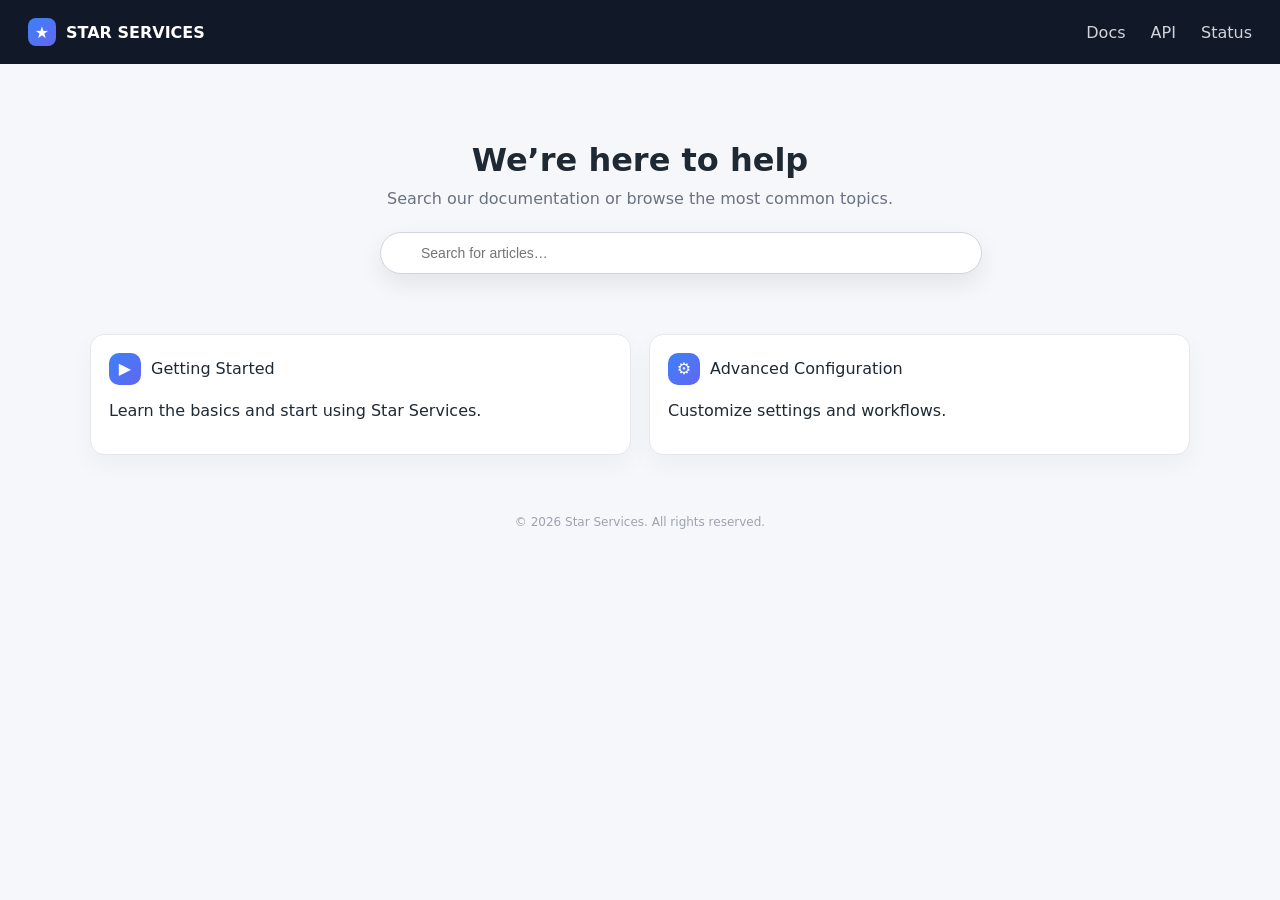
==== index.html @ e1bab6a0 "Add initial HTML structure for Help Center" ====
<!DOCTYPE html>
<html lang="en">
<head>
<meta charset="UTF-8">
<title>Star Services – Help Center</title>
<meta name="viewport" content="width=device-width, initial-scale=1.0">
<link rel="stylesheet" href="css/styles.css">
</head>
<body>

<header>
  <div class="logo">
    <div class="logo-mark">★</div>
    Star Services
  </div>
  <nav>
    <a href="#">Docs</a>
    <a href="#">API</a>
    <a href="#">Status</a>
  </nav>
</header>

<section class="hero">
  <h1>We’re here to help</h1>
  <p>Search our documentation or browse the most common topics.</p>

  <div class="search-wrapper">
    <input type="text" placeholder="Search for articles…">
  </div>
</section>

<div class="grid">

  <a href="docs.html" class="card">
    <div class="card-header">
      <div class="card-icon icon-blue">▶</div>
      <div class="card-title">Getting Started</div>
    </div>
    <p>Learn the basics and start using Star Services.</p>
  </a>

  <a href="docs.html" class="card">
    <div class="card-header">
      <div class="card-icon icon-blue">⚙</div>
      <div class="card-title">Advanced Configuration</div>
    </div>
    <p>Customize settings and workflows.</p>
  </a>

</div>

<footer>
  © 2026 Star Services. All rights reserved.
</footer>

</body>
</html>
---- css/styles.css ----
/* --- GLOBAL --- */
body {
  margin: 0;
  font-family: system-ui, sans-serif;
  background: #f5f7fb;
  color: #1f2933;
}

/* --- HEADER --- */
header {
  background: #111827;
  color: #fff;
  padding: 18px 28px;
  display: flex;
  justify-content: space-between;
  align-items: center;
}
.logo {
  display: flex;
  align-items: center;
  gap: 10px;
  font-weight: 600;
  text-transform: uppercase;
}
.logo-mark {
  width: 28px;
  height: 28px;
  border-radius: 8px;
  background: linear-gradient(135deg, #3b82f6, #6366f1);
  display: flex;
  justify-content: center;
  align-items: center;
  font-weight: 700;
}
nav a {
  color: #d1d5db;
  margin-left: 20px;
  text-decoration: none;
}
nav a:hover {
  color: #fff;
}

/* --- HERO --- */
.hero {
  text-align: center;
  padding: 50px 20px 20px;
}
.hero h1 {
  font-size: 32px;
  margin-bottom: 10px;
}
.hero p {
  max-width: 520px;
  margin: 0 auto;
  color: #6b7280;
}

/* --- SEARCH --- */
.search-wrapper {
  margin: 24px auto 0;
  max-width: 520px;
  position: relative;
}
.search-wrapper input {
  width: 100%;
  padding: 12px 40px;
  border-radius: 999px;
  border: 1px solid #d1d5db;
  font-size: 14px;
  box-shadow: 0 10px 25px rgba(0,0,0,0.08);
}

/* --- GRID --- */
.grid {
  max-width: 1100px;
  margin: 40px auto;
  padding: 0 20px;
  display: grid;
  grid-template-columns: repeat(auto-fit, minmax(240px, 1fr));
  gap: 18px;
}
.card {
  background: #fff;
  border-radius: 14px;
  padding: 18px;
  border: 1px solid #e5e7eb;
  box-shadow: 0 10px 25px rgba(0,0,0,0.04);
  cursor: pointer;
  transition: 0.15s;
  text-decoration: none;
  color: inherit;
}
.card:hover {
  transform: translateY(-3px);
  box-shadow: 0 16px 35px rgba(0,0,0,0.12);
}
.card-header {
  display: flex;
  align-items: center;
  gap: 10px;
}
.card-icon {
  width: 32px;
  height: 32px;
  border-radius: 10px;
  display: flex;
  justify-content: center;
  align-items: center;
  color: #fff;
}
.icon-blue { background: linear-gradient(135deg,#3b82f6,#6366f1); }

/* --- FOOTER --- */
footer {
  text-align: center;
  padding: 20px;
  color: #9ca3af;
  font-size: 12px;
}

/* --- DOCS PAGE --- */
.sidebar {
  width: 260px;
  background: #ffffff;
  border-right: 1px solid #e5e7eb;
  height: 100vh;
  padding: 20px;
  position: sticky;
  top: 0;
}
.sidebar h3 {
  font-size: 14px;
  margin-bottom: 10px;
  color: #6b7280;
  text-transform: uppercase;
}
.sidebar a {
  display: block;
  padding: 8px 0;
  color: #374151;
  text-decoration: none;
  font-size: 14px;
}
.sidebar a:hover {
  color: #111827;
}

.content {
  flex: 1;
  padding: 40px;
  max-width: 900px;
}
.content h1 {
  font-size: 28px;
  margin-bottom: 20px;
}
.content h2 {
  margin-top: 28px;
  font-size: 20px;
}
.content p {
  margin: 10px 0;
  color: #4b5563;
}
.content li {
  margin: 8px 0;
}

.back {
  display: inline-block;
  margin-bottom: 20px;
  text-decoration: none;
  color: #3b82f6;
}
.back:hover {
  text-decoration: underline;
}
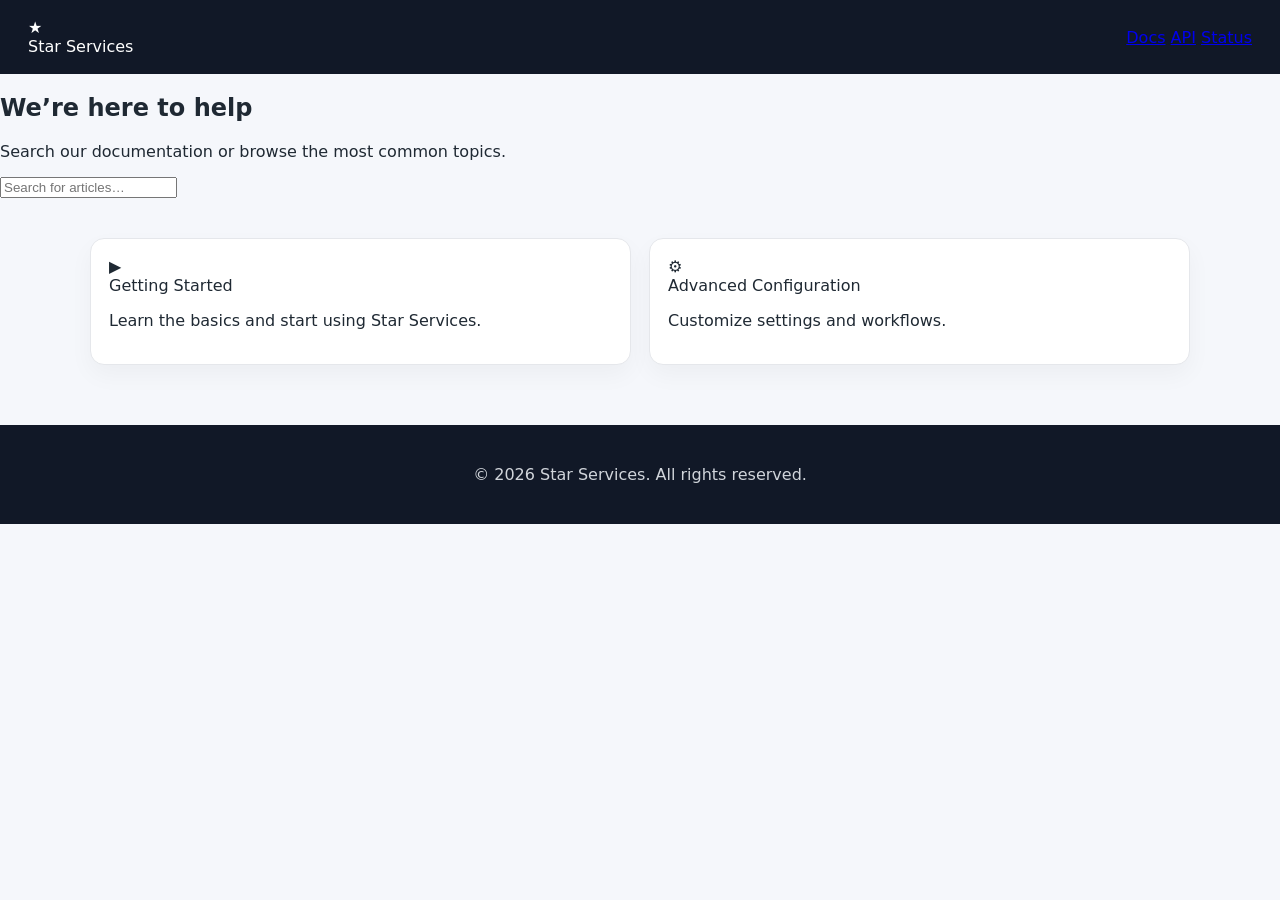
==== commit d0896ca9: "Add theme toggle functionality to index.html" ====
--- a/index.html
+++ b/index.html
@@ -53,5 +53,19 @@
   © 2026 Star Services. All rights reserved.
 </footer>
 
+<script>
+const root = document.documentElement;
+const saved = localStorage.getItem("theme");
+
+if (saved) root.setAttribute("data-theme", saved);
+
+function toggleTheme() {
+  const current = root.getAttribute("data-theme") === "dark" ? "light" : "dark";
+  root.setAttribute("data-theme", current);
+  localStorage.setItem("theme", current);
+}
+</script>
+
+  
 </body>
 </html>
--- a/css/styles.css
+++ b/css/styles.css
@@ -1,12 +1,37 @@
-/* --- GLOBAL --- */
+/* ------------------------------
+   GLOBAL + THEME VARIABLES
+------------------------------ */
+:root {
+  --bg: #f5f7fb;
+  --text: #1f2933;
+  --card-bg: #ffffff;
+  --border: #e5e7eb;
+  --muted: #6b7280;
+  --footer-bg: #111827;
+  --footer-text: #d1d5db;
+}
+
+[data-theme="dark"] {
+  --bg: #0f172a;
+  --text: #e2e8f0;
+  --card-bg: #1e293b;
+  --border: #334155;
+  --muted: #94a3b8;
+  --footer-bg: #0b1120;
+  --footer-text: #64748b;
+}
+
 body {
   margin: 0;
   font-family: system-ui, sans-serif;
-  background: #f5f7fb;
-  color: #1f2933;
+  background: var(--bg);
+  color: var(--text);
+  transition: background 0.25s, color 0.25s;
 }
 
-/* --- HEADER --- */
+/* ------------------------------
+   HEADER
+------------------------------ */
 header {
   background: #111827;
   color: #fff;
@@ -15,63 +40,20 @@
   justify-content: space-between;
   align-items: center;
 }
-.logo {
-  display: flex;
-  align-items: center;
-  gap: 10px;
-  font-weight: 600;
-  text-transform: uppercase;
-}
-.logo-mark {
-  width: 28px;
-  height: 28px;
-  border-radius: 8px;
-  background: linear-gradient(135deg, #3b82f6, #6366f1);
-  display: flex;
-  justify-content: center;
-  align-items: center;
-  font-weight: 700;
-}
-nav a {
-  color: #d1d5db;
-  margin-left: 20px;
-  text-decoration: none;
-}
-nav a:hover {
+
+.theme-toggle {
+  cursor: pointer;
+  padding: 6px 12px;
+  border-radius: 6px;
+  background: #1f2937;
   color: #fff;
+  border: 1px solid #374151;
+  font-size: 14px;
 }
 
-/* --- HERO --- */
-.hero {
-  text-align: center;
-  padding: 50px 20px 20px;
-}
-.hero h1 {
-  font-size: 32px;
-  margin-bottom: 10px;
-}
-.hero p {
-  max-width: 520px;
-  margin: 0 auto;
-  color: #6b7280;
-}
-
-/* --- SEARCH --- */
-.search-wrapper {
-  margin: 24px auto 0;
-  max-width: 520px;
-  position: relative;
-}
-.search-wrapper input {
-  width: 100%;
-  padding: 12px 40px;
-  border-radius: 999px;
-  border: 1px solid #d1d5db;
-  font-size: 14px;
-  box-shadow: 0 10px 25px rgba(0,0,0,0.08);
-}
-
-/* --- GRID --- */
+/* ------------------------------
+   CARDS + GRID
+------------------------------ */
 .grid {
   max-width: 1100px;
   margin: 40px auto;
@@ -80,70 +62,35 @@
   grid-template-columns: repeat(auto-fit, minmax(240px, 1fr));
   gap: 18px;
 }
+
 .card {
-  background: #fff;
+  background: var(--card-bg);
   border-radius: 14px;
   padding: 18px;
-  border: 1px solid #e5e7eb;
+  border: 1px solid var(--border);
   box-shadow: 0 10px 25px rgba(0,0,0,0.04);
   cursor: pointer;
   transition: 0.15s;
   text-decoration: none;
   color: inherit;
 }
+
 .card:hover {
   transform: translateY(-3px);
   box-shadow: 0 16px 35px rgba(0,0,0,0.12);
 }
-.card-header {
-  display: flex;
-  align-items: center;
-  gap: 10px;
-}
-.card-icon {
-  width: 32px;
-  height: 32px;
-  border-radius: 10px;
-  display: flex;
-  justify-content: center;
-  align-items: center;
-  color: #fff;
-}
-.icon-blue { background: linear-gradient(135deg,#3b82f6,#6366f1); }
 
-/* --- FOOTER --- */
-footer {
-  text-align: center;
-  padding: 20px;
-  color: #9ca3af;
-  font-size: 12px;
-}
-
-/* --- DOCS PAGE --- */
+/* ------------------------------
+   DOCS LAYOUT
+------------------------------ */
 .sidebar {
   width: 260px;
-  background: #ffffff;
-  border-right: 1px solid #e5e7eb;
+  background: var(--card-bg);
+  border-right: 1px solid var(--border);
   height: 100vh;
   padding: 20px;
   position: sticky;
   top: 0;
-}
-.sidebar h3 {
-  font-size: 14px;
-  margin-bottom: 10px;
-  color: #6b7280;
-  text-transform: uppercase;
-}
-.sidebar a {
-  display: block;
-  padding: 8px 0;
-  color: #374151;
-  text-decoration: none;
-  font-size: 14px;
-}
-.sidebar a:hover {
-  color: #111827;
 }
 
 .content {
@@ -151,28 +98,59 @@
   padding: 40px;
   max-width: 900px;
 }
-.content h1 {
-  font-size: 28px;
-  margin-bottom: 20px;
-}
-.content h2 {
-  margin-top: 28px;
-  font-size: 20px;
-}
-.content p {
-  margin: 10px 0;
-  color: #4b5563;
-}
-.content li {
-  margin: 8px 0;
+
+/* ------------------------------
+   CODE BLOCKS
+------------------------------ */
+pre {
+  background: #1e293b;
+  color: #e2e8f0;
+  padding: 14px;
+  border-radius: 8px;
+  overflow-x: auto;
+  margin: 16px 0;
+  border: 1px solid #334155;
 }
 
-.back {
-  display: inline-block;
-  margin-bottom: 20px;
+[data-theme="light"] pre {
+  background: #f3f4f6;
+  color: #1f2937;
+  border-color: #e5e7eb;
+}
+
+/* ------------------------------
+   FOOTER
+------------------------------ */
+footer {
+  background: var(--footer-bg);
+  color: var(--footer-text);
+  padding: 40px 20px;
+  text-align: center;
+  margin-top: 60px;
+}
+
+.footer-links {
+  display: flex;
+  justify-content: center;
+  gap: 20px;
+  margin-bottom: 16px;
+}
+
+.footer-links a {
+  color: var(--footer-text);
   text-decoration: none;
-  color: #3b82f6;
+  font-size: 14px;
 }
-.back:hover {
-  text-decoration: underline;
+
+.social-icons {
+  display: flex;
+  justify-content: center;
+  gap: 14px;
+  margin-bottom: 16px;
 }
+
+.social-icons a {
+  font-size: 20px;
+  color: var(--footer-text);
+  text-decoration: none;
+}
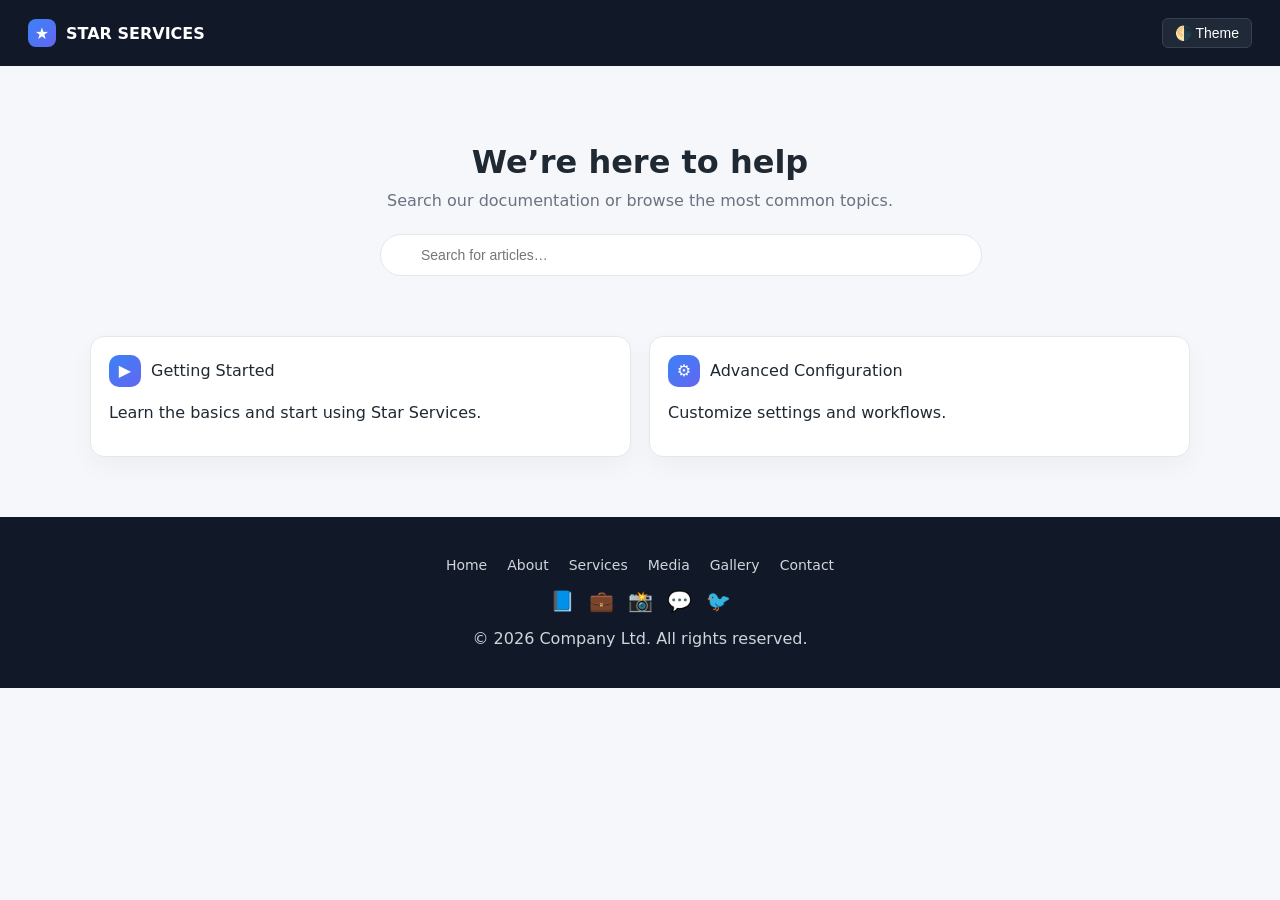
==== commit 2b84d631: "Update index.html with new footer and theme toggle" ====
--- a/index.html
+++ b/index.html
@@ -3,21 +3,15 @@
 <head>
 <meta charset="UTF-8">
 <title>Star Services – Help Center</title>
-<meta name="viewport" content="width=device-width, initial-scale=1.0">
 <link rel="stylesheet" href="css/styles.css">
 </head>
 <body>
 
 <header>
   <div class="logo">
-    <div class="logo-mark">★</div>
-    Star Services
+    <div class="logo-mark">★</div> Star Services
   </div>
-  <nav>
-    <a href="#">Docs</a>
-    <a href="#">API</a>
-    <a href="#">Status</a>
-  </nav>
+  <button class="theme-toggle" onclick="toggleTheme()">🌗 Theme</button>
 </header>
 
 <section class="hero">
@@ -31,7 +25,7 @@
 
 <div class="grid">
 
-  <a href="docs.html" class="card">
+  <a href="docs.html?page=getting-started" class="card">
     <div class="card-header">
       <div class="card-icon icon-blue">▶</div>
       <div class="card-title">Getting Started</div>
@@ -39,7 +33,7 @@
     <p>Learn the basics and start using Star Services.</p>
   </a>
 
-  <a href="docs.html" class="card">
+  <a href="docs.html?page=advanced-config" class="card">
     <div class="card-header">
       <div class="card-icon icon-blue">⚙</div>
       <div class="card-title">Advanced Configuration</div>
@@ -50,13 +44,29 @@
 </div>
 
 <footer>
-  © 2026 Star Services. All rights reserved.
+  <div class="footer-links">
+    <a href="#">Home</a>
+    <a href="#">About</a>
+    <a href="#">Services</a>
+    <a href="#">Media</a>
+    <a href="#">Gallery</a>
+    <a href="#">Contact</a>
+  </div>
+
+  <div class="social-icons">
+    <a href="#">📘</a>
+    <a href="#">💼</a>
+    <a href="#">📸</a>
+    <a href="#">💬</a>
+    <a href="#">🐦</a>
+  </div>
+
+  © 2026 Company Ltd. All rights reserved.
 </footer>
 
 <script>
 const root = document.documentElement;
 const saved = localStorage.getItem("theme");
-
 if (saved) root.setAttribute("data-theme", saved);
 
 function toggleTheme() {
@@ -66,6 +76,5 @@
 }
 </script>
 
-  
 </body>
 </html>
--- a/css/styles.css
+++ b/css/styles.css
@@ -1,6 +1,6 @@
-/* ------------------------------
-   GLOBAL + THEME VARIABLES
------------------------------- */
+/* -----------------------------------
+   THEME VARIABLES
+----------------------------------- */
 :root {
   --bg: #f5f7fb;
   --text: #1f2933;
@@ -29,9 +29,9 @@
   transition: background 0.25s, color 0.25s;
 }
 
-/* ------------------------------
+/* -----------------------------------
    HEADER
------------------------------- */
+----------------------------------- */
 header {
   background: #111827;
   color: #fff;
@@ -39,6 +39,25 @@
   display: flex;
   justify-content: space-between;
   align-items: center;
+}
+
+.logo {
+  display: flex;
+  align-items: center;
+  gap: 10px;
+  font-weight: 600;
+  text-transform: uppercase;
+}
+
+.logo-mark {
+  width: 28px;
+  height: 28px;
+  border-radius: 8px;
+  background: linear-gradient(135deg, #3b82f6, #6366f1);
+  display: flex;
+  justify-content: center;
+  align-items: center;
+  font-weight: 700;
 }
 
 .theme-toggle {
@@ -51,9 +70,46 @@
   font-size: 14px;
 }
 
-/* ------------------------------
-   CARDS + GRID
------------------------------- */
+/* -----------------------------------
+   HERO
+----------------------------------- */
+.hero {
+  text-align: center;
+  padding: 50px 20px 20px;
+}
+
+.hero h1 {
+  font-size: 32px;
+  margin-bottom: 10px;
+}
+
+.hero p {
+  max-width: 520px;
+  margin: 0 auto;
+  color: var(--muted);
+}
+
+/* -----------------------------------
+   SEARCH
+----------------------------------- */
+.search-wrapper {
+  margin: 24px auto 0;
+  max-width: 520px;
+}
+
+.search-wrapper input {
+  width: 100%;
+  padding: 12px 40px;
+  border-radius: 999px;
+  border: 1px solid var(--border);
+  font-size: 14px;
+  background: var(--card-bg);
+  color: var(--text);
+}
+
+/* -----------------------------------
+   GRID + CARDS
+----------------------------------- */
 .grid {
   max-width: 1100px;
   margin: 40px auto;
@@ -80,9 +136,33 @@
   box-shadow: 0 16px 35px rgba(0,0,0,0.12);
 }
 
-/* ------------------------------
+.card-header {
+  display: flex;
+  align-items: center;
+  gap: 10px;
+}
+
+.card-icon {
+  width: 32px;
+  height: 32px;
+  border-radius: 10px;
+  display: flex;
+  justify-content: center;
+  align-items: center;
+  color: #fff;
+}
+
+.icon-blue {
+  background: linear-gradient(135deg,#3b82f6,#6366f1);
+}
+
+/* -----------------------------------
    DOCS LAYOUT
------------------------------- */
+----------------------------------- */
+.docs-wrapper {
+  display: flex;
+}
+
 .sidebar {
   width: 260px;
   background: var(--card-bg);
@@ -93,15 +173,34 @@
   top: 0;
 }
 
+.sidebar h3 {
+  font-size: 14px;
+  margin-bottom: 10px;
+  color: var(--muted);
+  text-transform: uppercase;
+}
+
+.sidebar a {
+  display: block;
+  padding: 8px 0;
+  color: var(--text);
+  text-decoration: none;
+  font-size: 14px;
+}
+
+.sidebar a:hover {
+  color: #3b82f6;
+}
+
 .content {
   flex: 1;
   padding: 40px;
   max-width: 900px;
 }
 
-/* ------------------------------
+/* -----------------------------------
    CODE BLOCKS
------------------------------- */
+----------------------------------- */
 pre {
   background: #1e293b;
   color: #e2e8f0;
@@ -118,9 +217,9 @@
   border-color: #e5e7eb;
 }
 
-/* ------------------------------
+/* -----------------------------------
    FOOTER
------------------------------- */
+----------------------------------- */
 footer {
   background: var(--footer-bg);
   color: var(--footer-text);
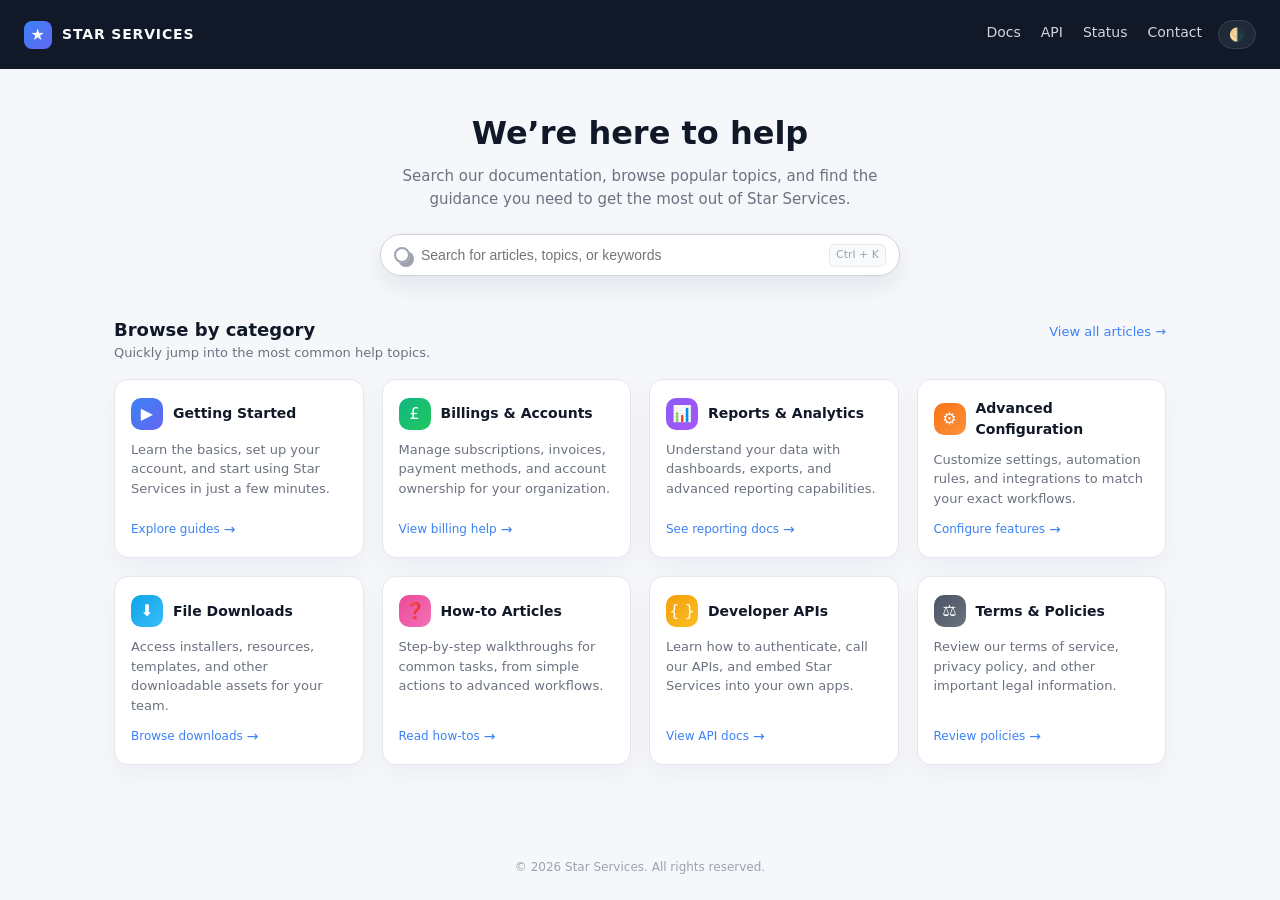
==== commit c3626810: "Refactor index.html structure and improve semantics" ====
--- a/index.html
+++ b/index.html
@@ -1,80 +1,179 @@
 <!DOCTYPE html>
 <html lang="en">
 <head>
-<meta charset="UTF-8">
-<title>Star Services – Help Center</title>
-<link rel="stylesheet" href="css/styles.css">
+  <meta charset="UTF-8" />
+  <title>Star Services Help Center</title>
+  <meta name="viewport" content="width=device-width, initial-scale=1.0" />
+  <link rel="stylesheet" href="css/styles.css">
 </head>
 <body>
+  <div class="page-wrapper">
+    <header>
+      <div class="logo">
+        <div class="logo-mark">★</div>
+        <div>Star Services</div>
+      </div>
+      <div class="header-right">
+        <nav class="header-links">
+          <a href="#">Docs</a>
+          <a href="#">API</a>
+          <a href="#">Status</a>
+          <a href="#">Contact</a>
+        </nav>
+        <button class="theme-toggle" onclick="toggleTheme()">🌗</button>
+      </div>
+    </header>
 
-<header>
-  <div class="logo">
-    <div class="logo-mark">★</div> Star Services
-  </div>
-  <button class="theme-toggle" onclick="toggleTheme()">🌗 Theme</button>
-</header>
+    <main>
+      <section class="hero">
+        <h1 class="hero-title">We’re here to help</h1>
+        <p class="hero-subtitle">
+          Search our documentation, browse popular topics, and find the guidance you need to get the most out of Star Services.
+        </p>
 
-<section class="hero">
-  <h1>We’re here to help</h1>
-  <p>Search our documentation or browse the most common topics.</p>
+        <div class="search-wrapper">
+          <div class="search-icon"></div>
+          <input type="text" placeholder="Search for articles, topics, or keywords" />
+          <div class="search-shortcut">Ctrl + K</div>
+        </div>
+      </section>
 
-  <div class="search-wrapper">
-    <input type="text" placeholder="Search for articles…">
-  </div>
-</section>
+      <section>
+        <div class="categories-header">
+          <div>
+            <div class="categories-title">Browse by category</div>
+            <div class="categories-subtitle">Quickly jump into the most common help topics.</div>
+          </div>
+          <a href="#" class="categories-link">
+            View all articles
+            <span>→</span>
+          </a>
+        </div>
 
-<div class="grid">
+        <div class="grid">
+          <article class="card" onclick="location.href='docs.html?page=getting-started'">
+            <div class="card-header">
+              <div class="card-icon icon-blue">▶</div>
+              <div class="card-title">Getting Started</div>
+            </div>
+            <div class="card-body">
+              Learn the basics, set up your account, and start using Star Services in just a few minutes.
+            </div>
+            <div class="card-footer">
+              Explore guides <span>→</span>
+            </div>
+          </article>
 
-  <a href="docs.html?page=getting-started" class="card">
-    <div class="card-header">
-      <div class="card-icon icon-blue">▶</div>
-      <div class="card-title">Getting Started</div>
-    </div>
-    <p>Learn the basics and start using Star Services.</p>
-  </a>
+          <article class="card" onclick="location.href='docs.html?page=billing'">
+            <div class="card-header">
+              <div class="card-icon icon-green">£</div>
+              <div class="card-title">Billings &amp; Accounts</div>
+            </div>
+            <div class="card-body">
+              Manage subscriptions, invoices, payment methods, and account ownership for your organization.
+            </div>
+            <div class="card-footer">
+              View billing help <span>→</span>
+            </div>
+          </article>
 
-  <a href="docs.html?page=advanced-config" class="card">
-    <div class="card-header">
-      <div class="card-icon icon-blue">⚙</div>
-      <div class="card-title">Advanced Configuration</div>
-    </div>
-    <p>Customize settings and workflows.</p>
-  </a>
+          <article class="card" onclick="location.href='docs.html?page=reports'">
+            <div class="card-header">
+              <div class="card-icon icon-purple">📊</div>
+              <div class="card-title">Reports &amp; Analytics</div>
+            </div>
+            <div class="card-body">
+              Understand your data with dashboards, exports, and advanced reporting capabilities.
+            </div>
+            <div class="card-footer">
+              See reporting docs <span>→</span>
+            </div>
+          </article>
 
-</div>
+          <article class="card" onclick="location.href='docs.html?page=advanced-config'">
+            <div class="card-header">
+              <div class="card-icon icon-orange">⚙</div>
+              <div class="card-title">Advanced Configuration</div>
+            </div>
+            <div class="card-body">
+              Customize settings, automation rules, and integrations to match your exact workflows.
+            </div>
+            <div class="card-footer">
+              Configure features <span>→</span>
+            </div>
+          </article>
 
-<footer>
-  <div class="footer-links">
-    <a href="#">Home</a>
-    <a href="#">About</a>
-    <a href="#">Services</a>
-    <a href="#">Media</a>
-    <a href="#">Gallery</a>
-    <a href="#">Contact</a>
+          <article class="card" onclick="location.href='docs.html?page=downloads'">
+            <div class="card-header">
+              <div class="card-icon icon-sky">⬇</div>
+              <div class="card-title">File Downloads</div>
+            </div>
+            <div class="card-body">
+              Access installers, resources, templates, and other downloadable assets for your team.
+            </div>
+            <div class="card-footer">
+              Browse downloads <span>→</span>
+            </div>
+          </article>
+
+          <article class="card" onclick="location.href='docs.html?page=how-to'">
+            <div class="card-header">
+              <div class="card-icon icon-pink">❓</div>
+              <div class="card-title">How‑to Articles</div>
+            </div>
+            <div class="card-body">
+              Step‑by‑step walkthroughs for common tasks, from simple actions to advanced workflows.
+            </div>
+            <div class="card-footer">
+              Read how‑tos <span>→</span>
+            </div>
+          </article>
+
+          <article class="card" onclick="location.href='docs.html?page=api'">
+            <div class="card-header">
+              <div class="card-icon icon-amber">{ }</div>
+              <div class="card-title">Developer APIs</div>
+            </div>
+            <div class="card-body">
+              Learn how to authenticate, call our APIs, and embed Star Services into your own apps.
+            </div>
+            <div class="card-footer">
+              View API docs <span>→</span>
+            </div>
+          </article>
+
+          <article class="card" onclick="location.href='docs.html?page=terms'">
+            <div class="card-header">
+              <div class="card-icon icon-slate">⚖</div>
+              <div class="card-title">Terms &amp; Policies</div>
+            </div>
+            <div class="card-body">
+              Review our terms of service, privacy policy, and other important legal information.
+            </div>
+            <div class="card-footer">
+              Review policies <span>→</span>
+            </div>
+          </article>
+        </div>
+      </section>
+    </main>
+
+    <footer class="index-footer">
+      © 2026 Star Services. All rights reserved.
+    </footer>
   </div>
 
-  <div class="social-icons">
-    <a href="#">📘</a>
-    <a href="#">💼</a>
-    <a href="#">📸</a>
-    <a href="#">💬</a>
-    <a href="#">🐦</a>
-  </div>
+  <script>
+    const root = document.documentElement;
+    const saved = localStorage.getItem("theme");
+    if (saved) root.setAttribute("data-theme", saved);
+    else root.setAttribute("data-theme", "light");
 
-  © 2026 Company Ltd. All rights reserved.
-</footer>
-
-<script>
-const root = document.documentElement;
-const saved = localStorage.getItem("theme");
-if (saved) root.setAttribute("data-theme", saved);
-
-function toggleTheme() {
-  const current = root.getAttribute("data-theme") === "dark" ? "light" : "dark";
-  root.setAttribute("data-theme", current);
-  localStorage.setItem("theme", current);
-}
-</script>
-
+    function toggleTheme() {
+      const current = root.getAttribute("data-theme") === "dark" ? "light" : "dark";
+      root.setAttribute("data-theme", current);
+      localStorage.setItem("theme", current);
+    }
+  </script>
 </body>
 </html>
--- a/css/styles.css
+++ b/css/styles.css
@@ -1,44 +1,56 @@
-/* -----------------------------------
-   THEME VARIABLES
------------------------------------ */
+/* THEME VARIABLES */
 :root {
   --bg: #f5f7fb;
   --text: #1f2933;
   --card-bg: #ffffff;
   --border: #e5e7eb;
   --muted: #6b7280;
-  --footer-bg: #111827;
-  --footer-text: #d1d5db;
+  --input-border: #d1d5db;
+  --shadow-soft: rgba(15, 23, 42, 0.08);
+  --shadow-card: rgba(15, 23, 42, 0.04);
 }
 
 [data-theme="dark"] {
-  --bg: #0f172a;
-  --text: #e2e8f0;
-  --card-bg: #1e293b;
-  --border: #334155;
-  --muted: #94a3b8;
-  --footer-bg: #0b1120;
-  --footer-text: #64748b;
-}
-
+  --bg: #020617;
+  --text: #e5e7eb;
+  --card-bg: #020617;
+  --border: #1f2937;
+  --muted: #9ca3af;
+  --input-border: #4b5563;
+  --shadow-soft: rgba(15, 23, 42, 0.6);
+  --shadow-card: rgba(15, 23, 42, 0.7);
+}
+
+/* RESET */
+* {
+  box-sizing: border-box;
+  margin: 0;
+  padding: 0;
+}
+
+/* GLOBAL */
 body {
-  margin: 0;
-  font-family: system-ui, sans-serif;
+  font-family: system-ui, -apple-system, BlinkMacSystemFont, "Segoe UI", sans-serif;
   background: var(--bg);
   color: var(--text);
+  line-height: 1.5;
   transition: background 0.25s, color 0.25s;
 }
 
-/* -----------------------------------
-   HEADER
------------------------------------ */
+/* INDEX PAGE LAYOUT (kept same) */
+.page-wrapper {
+  min-height: 100vh;
+  display: flex;
+  flex-direction: column;
+}
+
 header {
   background: #111827;
-  color: #fff;
-  padding: 18px 28px;
-  display: flex;
+  color: #f9fafb;
+  padding: 20px 24px;
+  display: flex;
+  align-items: center;
   justify-content: space-between;
-  align-items: center;
 }
 
 .logo {
@@ -46,7 +58,9 @@
   align-items: center;
   gap: 10px;
   font-weight: 600;
+  letter-spacing: 0.06em;
   text-transform: uppercase;
+  font-size: 14px;
 }
 
 .logo-mark {
@@ -55,85 +69,197 @@
   border-radius: 8px;
   background: linear-gradient(135deg, #3b82f6, #6366f1);
   display: flex;
+  align-items: center;
   justify-content: center;
-  align-items: center;
+  color: #f9fafb;
+  font-size: 16px;
   font-weight: 700;
+}
+
+.header-right {
+  display: flex;
+  align-items: center;
+  gap: 16px;
+}
+
+.header-links {
+  display: flex;
+  gap: 20px;
+  font-size: 14px;
+  color: #d1d5db;
+}
+
+.header-links a {
+  color: inherit;
+  text-decoration: none;
+  padding-bottom: 2px;
+  border-bottom: 2px solid transparent;
+}
+
+.header-links a:hover {
+  border-bottom-color: #3b82f6;
+  color: #f9fafb;
 }
 
 .theme-toggle {
   cursor: pointer;
-  padding: 6px 12px;
-  border-radius: 6px;
+  padding: 6px 10px;
+  border-radius: 999px;
+  border: 1px solid #374151;
   background: #1f2937;
-  color: #fff;
-  border: 1px solid #374151;
-  font-size: 14px;
-}
-
-/* -----------------------------------
-   HERO
------------------------------------ */
+  color: #f9fafb;
+  font-size: 13px;
+}
+
+/* MAIN (INDEX) */
+main {
+  flex: 1;
+  padding: 40px 24px 60px;
+  max-width: 1100px;
+  margin: 0 auto;
+}
+
 .hero {
   text-align: center;
-  padding: 50px 20px 20px;
-}
-
-.hero h1 {
+  margin-bottom: 32px;
+}
+
+.hero-title {
   font-size: 32px;
-  margin-bottom: 10px;
-}
-
-.hero p {
+  font-weight: 700;
+  margin-bottom: 8px;
+  color: #111827;
+}
+
+.hero-subtitle {
+  font-size: 15px;
+  color: var(--muted);
   max-width: 520px;
   margin: 0 auto;
-  color: var(--muted);
-}
-
-/* -----------------------------------
-   SEARCH
------------------------------------ */
+}
+
 .search-wrapper {
   margin: 24px auto 0;
   max-width: 520px;
+  position: relative;
 }
 
 .search-wrapper input {
   width: 100%;
-  padding: 12px 40px;
+  padding: 12px 44px 12px 40px;
   border-radius: 999px;
-  border: 1px solid var(--border);
-  font-size: 14px;
+  border: 1px solid var(--input-border);
+  font-size: 14px;
+  outline: none;
   background: var(--card-bg);
   color: var(--text);
-}
-
-/* -----------------------------------
-   GRID + CARDS
------------------------------------ */
+  box-shadow: 0 10px 25px var(--shadow-soft);
+}
+
+.search-wrapper input:focus {
+  border-color: #3b82f6;
+  box-shadow: 0 0 0 1px #3b82f6, 0 10px 25px rgba(15, 23, 42, 0.12);
+}
+
+.search-icon {
+  position: absolute;
+  left: 14px;
+  top: 50%;
+  transform: translateY(-50%);
+  width: 16px;
+  height: 16px;
+  border-radius: 999px;
+  border: 2px solid #9ca3af;
+  box-shadow: 4px 4px 0 0 #9ca3af;
+}
+
+.search-shortcut {
+  position: absolute;
+  right: 14px;
+  top: 50%;
+  transform: translateY(-50%);
+  font-size: 11px;
+  color: #9ca3af;
+  border-radius: 6px;
+  border: 1px solid #e5e7eb;
+  padding: 2px 6px;
+  background: #f9fafb;
+}
+
+.categories-header {
+  display: flex;
+  justify-content: space-between;
+  align-items: baseline;
+  margin: 40px 0 16px;
+  gap: 12px;
+  flex-wrap: wrap;
+}
+
+.categories-title {
+  font-size: 18px;
+  font-weight: 600;
+  color: #111827;
+}
+
+.categories-subtitle {
+  font-size: 13px;
+  color: #6b7280;
+}
+
+.categories-link {
+  font-size: 13px;
+  color: #3b82f6;
+  text-decoration: none;
+  display: inline-flex;
+  align-items: center;
+  gap: 4px;
+}
+
+.categories-link:hover {
+  text-decoration: underline;
+}
+
 .grid {
-  max-width: 1100px;
-  margin: 40px auto;
-  padding: 0 20px;
   display: grid;
-  grid-template-columns: repeat(auto-fit, minmax(240px, 1fr));
+  grid-template-columns: repeat(4, minmax(0, 1fr));
   gap: 18px;
+}
+
+@media (max-width: 960px) {
+  .grid {
+    grid-template-columns: repeat(2, minmax(0, 1fr));
+  }
+}
+
+@media (max-width: 640px) {
+  main {
+    padding: 28px 16px 40px;
+  }
+  .grid {
+    grid-template-columns: 1fr;
+  }
+  .hero-title {
+    font-size: 26px;
+  }
 }
 
 .card {
   background: var(--card-bg);
   border-radius: 14px;
-  padding: 18px;
+  padding: 18px 16px;
   border: 1px solid var(--border);
-  box-shadow: 0 10px 25px rgba(0,0,0,0.04);
+  box-shadow: 0 10px 25px var(--shadow-card);
+  display: flex;
+  flex-direction: column;
+  gap: 10px;
   cursor: pointer;
-  transition: 0.15s;
-  text-decoration: none;
-  color: inherit;
+  transition: transform 0.12s ease, box-shadow 0.12s ease, border-color 0.12s ease;
 }
 
 .card:hover {
-  transform: translateY(-3px);
-  box-shadow: 0 16px 35px rgba(0,0,0,0.12);
+  transform: translateY(-2px);
+  box-shadow: 0 16px 35px rgba(15, 23, 42, 0.12);
+  border-color: #d1d5db;
 }
 
 .card-header {
@@ -147,30 +273,92 @@
   height: 32px;
   border-radius: 10px;
   display: flex;
+  align-items: center;
   justify-content: center;
-  align-items: center;
-  color: #fff;
+  font-size: 16px;
+  color: #ffffff;
+  flex-shrink: 0;
+}
+
+.card-title {
+  font-size: 14px;
+  font-weight: 600;
+  color: #111827;
+}
+
+.card-body {
+  font-size: 13px;
+  color: #6b7280;
+}
+
+.card-footer {
+  margin-top: auto;
+  font-size: 12px;
+  color: #3b82f6;
+  display: inline-flex;
+  align-items: center;
+  gap: 4px;
+}
+
+.card-footer span {
+  font-size: 14px;
+  transform: translateY(1px);
 }
 
 .icon-blue {
-  background: linear-gradient(135deg,#3b82f6,#6366f1);
-}
-
-/* -----------------------------------
-   DOCS LAYOUT
------------------------------------ */
+  background: linear-gradient(135deg, #3b82f6, #6366f1);
+}
+
+.icon-green {
+  background: linear-gradient(135deg, #10b981, #22c55e);
+}
+
+.icon-purple {
+  background: linear-gradient(135deg, #8b5cf6, #a855f7);
+}
+
+.icon-orange {
+  background: linear-gradient(135deg, #f97316, #fb923c);
+}
+
+.icon-pink {
+  background: linear-gradient(135deg, #ec4899, #f472b6);
+}
+
+.icon-sky {
+  background: linear-gradient(135deg, #0ea5e9, #38bdf8);
+}
+
+.icon-amber {
+  background: linear-gradient(135deg, #f59e0b, #fbbf24);
+}
+
+.icon-slate {
+  background: linear-gradient(135deg, #4b5563, #6b7280);
+}
+
+/* INDEX FOOTER (unchanged visually) */
+.index-footer {
+  padding: 16px 24px 24px;
+  font-size: 12px;
+  color: #9ca3af;
+  text-align: center;
+}
+
+/* DOCS LAYOUT */
 .docs-wrapper {
   display: flex;
+  min-height: calc(100vh - 60px);
 }
 
 .sidebar {
   width: 260px;
   background: var(--card-bg);
   border-right: 1px solid var(--border);
-  height: 100vh;
   padding: 20px;
   position: sticky;
   top: 0;
+  align-self: flex-start;
 }
 
 .sidebar h3 {
@@ -198,9 +386,7 @@
   max-width: 900px;
 }
 
-/* -----------------------------------
-   CODE BLOCKS
------------------------------------ */
+/* CODE BLOCKS */
 pre {
   background: #1e293b;
   color: #e2e8f0;
@@ -217,15 +403,12 @@
   border-color: #e5e7eb;
 }
 
-/* -----------------------------------
-   FOOTER
------------------------------------ */
-footer {
-  background: var(--footer-bg);
-  color: var(--footer-text);
+/* DOCS FOOTER WITH SOCIAL LINKS */
+.docs-footer {
+  background: #111827;
+  color: #d1d5db;
   padding: 40px 20px;
   text-align: center;
-  margin-top: 60px;
 }
 
 .footer-links {
@@ -233,12 +416,17 @@
   justify-content: center;
   gap: 20px;
   margin-bottom: 16px;
+  flex-wrap: wrap;
 }
 
 .footer-links a {
-  color: var(--footer-text);
+  color: #d1d5db;
   text-decoration: none;
   font-size: 14px;
+}
+
+.footer-links a:hover {
+  text-decoration: underline;
 }
 
 .social-icons {
@@ -250,6 +438,6 @@
 
 .social-icons a {
   font-size: 20px;
-  color: var(--footer-text);
+  color: #d1d5db;
   text-decoration: none;
 }
